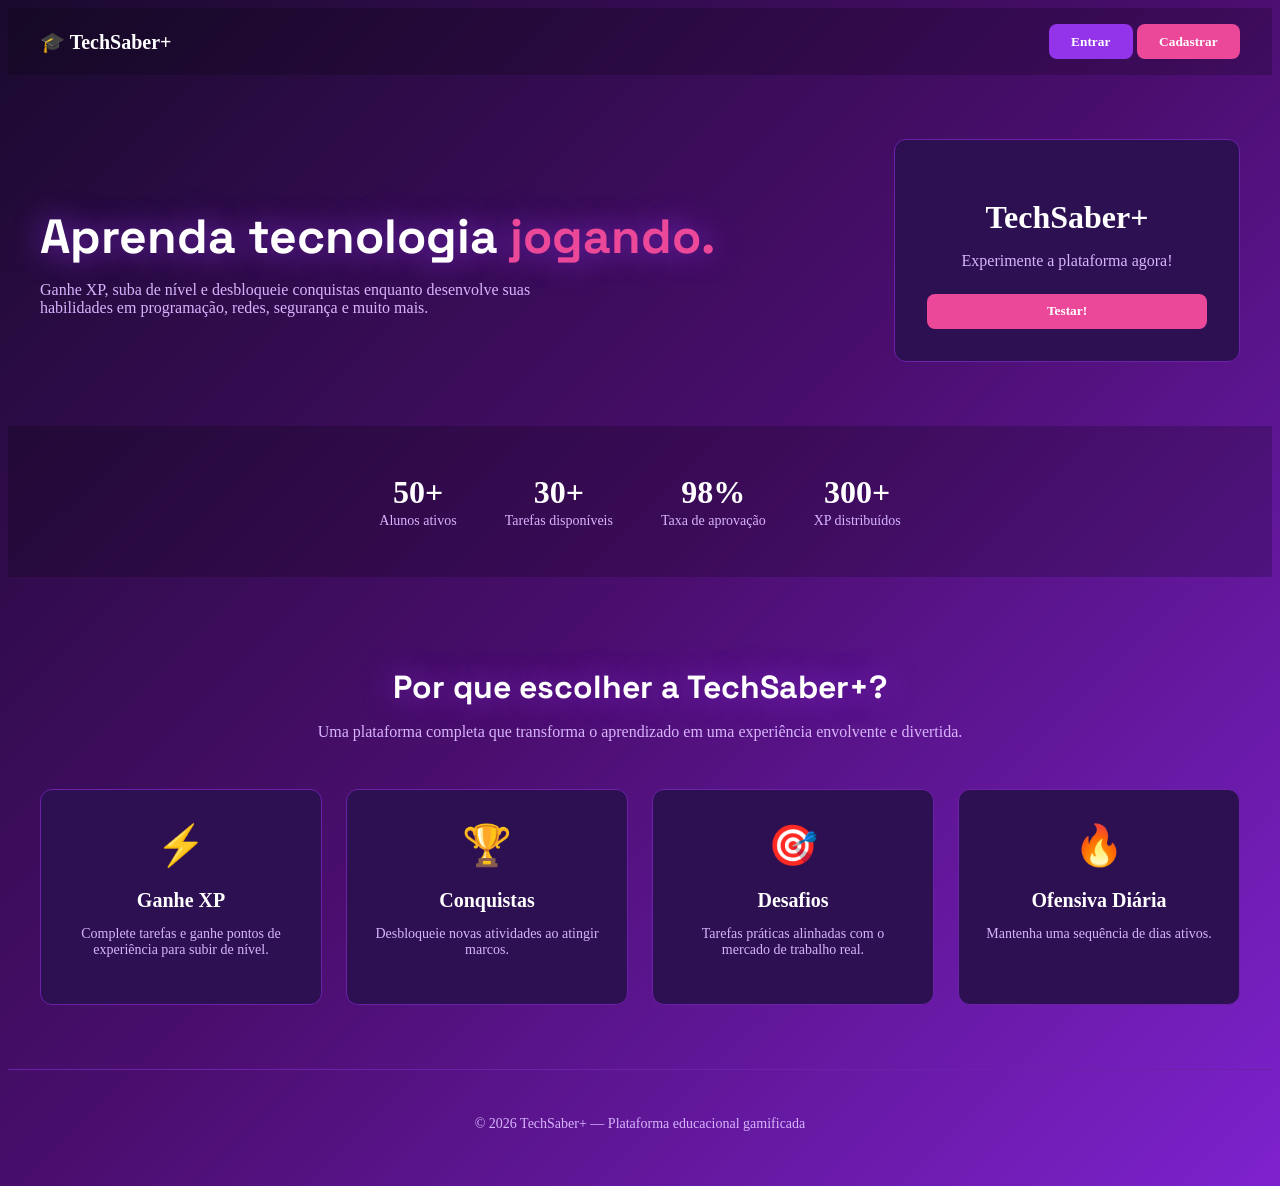
==== index.html @ c06423c8 "atualização" ====
<!DOCTYPE html>
<html lang="pt-BR">

<head>
    <meta charset="UTF-8">
    <!-- garante responsividade em celulares -->
    <meta name="viewport" content="width=device-width, initial-scale=1.0">
    <title>TechSaber+</title>

    <!-- importa os CSS na ordem correta -->
    <link rel="stylesheet" href="css/reset.css">
    <link rel="stylesheet" href="css/variables.css">
    <link rel="stylesheet" href="css/style.css">
    <link rel="stylesheet" href="css/index.css">
    <link href="https://fonts.googleapis.com/css2?family=Space+Grotesk:wght@700&display=swap" rel="stylesheet">
</head>

<body>

    <!-- NAVBAR -->
    <header>
        <nav>
            <span class="nav-logo">🎓 TechSaber+</span>
            <div class="nav-botoes">
                <a href="login.html"><button class="btn-primario">Entrar</button></a>
                <a href="cadastro.html"><button class="btn-destaque">Cadastrar</button></a>
            </div>
        </nav>
    </header>

    <main>

        <!-- SEÇÃO HERO -->
        <section class="hero">
            <div class="hero-texto">
                <h1>Aprenda tecnologia <span class="destaque">jogando.</span></h1>
                <p>Ganhe XP, suba de nível e desbloqueie conquistas enquanto desenvolve suas habilidades em programação, redes, segurança e muito mais.</p>
            </div>

            <div class="hero-card">
                <h2>TechSaber+</h2>
                <p>Experimente a plataforma agora!</p>
                <div class="hero-form">
                    <button class="btn-destaque" onclick="abrirQuiz()">Testar!</button>
                </div>
            </div>
        </section>

        <!-- SEÇÃO ESTATÍSTICAS -->
        <section class="stats">
            <article class="stat-item">
                <strong>50+</strong>
                <span>Alunos ativos</span>
            </article>
            <article class="stat-item">
                <strong>30+</strong>
                <span>Tarefas disponíveis</span>
            </article>
            <article class="stat-item">
                <strong>98%</strong>
                <span>Taxa de aprovação</span>
            </article>
            <article class="stat-item">
                <strong>300+</strong>
                <span>XP distribuídos</span>
            </article>
        </section>

        <!-- SEÇÃO FEATURES -->
        <section class="features">
            <h2>Por que escolher a TechSaber+?</h2>
            <p class="features-subtitulo">Uma plataforma completa que transforma o aprendizado em uma experiência envolvente e divertida.</p>

            <div class="features-grid">
                <article class="card feature-card">
                    <span class="feature-icone">⚡</span>
                    <h3>Ganhe XP</h3>
                    <p>Complete tarefas e ganhe pontos de experiência para subir de nível.</p>
                </article>
                <article class="card feature-card">
                    <span class="feature-icone">🏆</span>
                    <h3>Conquistas</h3>
                    <p>Desbloqueie novas atividades ao atingir marcos.</p>
                </article>
                <article class="card feature-card">
                    <span class="feature-icone">🎯</span>
                    <h3>Desafios</h3>
                    <p>Tarefas práticas alinhadas com o mercado de trabalho real.</p>
                </article>
                <article class="card feature-card">
                    <span class="feature-icone">🔥</span>
                    <h3>Ofensiva Diária</h3>
                    <p>Mantenha uma sequência de dias ativos.</p>
                </article>
            </div>
        </section>

    </main>

    <!-- RODAPÉ -->
    <footer>
        <p>© 2026 TechSaber+ — Plataforma educacional gamificada</p>
    </footer>

    <script src="js/main.js"></script>

</body>
</html>
---- css/variables.css ----
/* VARIABLES CSS - TechSaber+
   Cores, fontes e tamanhos globais do site */

:root {

    /* CORES PRINCIPAIS */
    --cor-fundo: #4a0e6e;          /* roxo escuro do fundo */
    --cor-fundo-escuro: #1a0a2e;   /* roxo muito escuro dos cards */
    --cor-primaria: #9333ea;       /* roxo vibrante principal */
    --cor-primaria-hover: #7e22ce; /* roxo escurecido ao hover */
    --cor-destaque: #ec4899;       /* rosa/pink dos botões e badges */
    --cor-xp: #ef4444;             /* vermelho/laranja do XP e fogo */

    /* CORES DE TEXTO */
    --texto-claro: #ffffff;        /* texto principal */
    --texto-suave: #d8b4fe;        /* texto roxo claro secundário */

    /* CORES DE CARDS */
    --card-fundo: #2d1052;         /* fundo dos cards */
    --card-borda: #6b21a8;         /* borda dos cards */

    /* FONTE */
    --fonte-titulo: 'Space Grotesk', sans-serif;
    
    /* TAMANHOS DE FONTE */
    --fonte-pequena: 0.875rem;     /* 14px */
    --fonte-normal: 1rem;          /* 16px */
    --fonte-media: 1.25rem;        /* 20px */
    --fonte-grande: 2rem;          /* 32px */
    --fonte-titulo: 3rem;          /* 48px */

    /* ESPAÇAMENTOS */
    --espaco-p: 1rem;              /* espaço pequeno */
    --espaco-m: 2rem;              /* espaço médio */
    --espaco-g: 4rem;              /* espaço grande */

    /* BORDAS */
    --borda-raio: 12px;            /* arredondamento padrão */
    --borda-raio-btn: 8px;         /* arredondamento de botões */

    /* GRADIENTES */
    --gradiente-fundo: linear-gradient(135deg, #1a0a2e 0%, #4a0e6e 50%, #7e22ce 100%);
    --gradiente-card: linear-gradient(135deg, #2d1052 0%, #6b21a8 100%);
}
---- css/style.css ----
/* STYLE CSS - TechSaber+
   Estilos globais reutilizados em todas as páginas */

/* IMPORTA A FONTE DO GOOGLE */
@import url('https://fonts.googleapis.com/css2?family=Poppins:wght@400;600;700&display=swap');

/* CORPO DA PÁGINA */
body {
    font-family: var(--fonte);
    background: var(--gradiente-fundo);
    color: var(--texto-claro);
    min-height: 100vh; /* página ocupa no mínimo a tela inteira */
}

/* NAVBAR */
nav {
    display: flex;
    justify-content: space-between; /* logo à esquerda, botões à direita */
    align-items: center;
    padding: 1rem 2rem;
    background: rgba(0, 0, 0, 0.2); /* fundo levemente escuro */
}

.nav-logo {
    font-size: var(--fonte-media);
    font-weight: 700;
    color: var(--texto-claro);
}

/* BOTÕES */
.btn-primario {
    background: var(--cor-primaria);
    color: var(--texto-claro);
    border: none;
    padding: 0.6rem 1.4rem;
    border-radius: var(--borda-raio-btn);
    font-family: var(--fonte);
    font-weight: 600;
    cursor: pointer; /* mostra a mãozinha ao passar o mouse */
}

.btn-primario:hover {
    background: var(--cor-primaria-hover); /* escurece ao passar o mouse */
}

.btn-destaque {
    background: var(--cor-destaque); /* rosa/pink */
    color: var(--texto-claro);
    border: none;
    padding: 0.6rem 1.4rem;
    border-radius: var(--borda-raio-btn);
    font-family: var(--fonte);
    font-weight: 600;
    cursor: pointer;
}

.btn-destaque:hover {
    opacity: 0.85; /* levemente transparente ao hover */
}

/* CARDS */
.card {
    background: var(--card-fundo);
    border: 1px solid var(--card-borda);
    border-radius: var(--borda-raio);
    padding: var(--espaco-p);
}

/* ── LINKS ── */
a {
    color: var(--texto-claro);
    text-decoration: none; /* remove sublinhado padrão */
}

a:hover {
    color: var(--cor-destaque);
}
---- css/index.css ----
/* INDEX CSS - TechSaber+
   Estilos específicos da landing page */

/* HERO */
.hero {
    display: flex;
    justify-content: space-between;
    align-items: center;
    padding: 4rem 2rem;
    gap: 2rem;
    position: relative;
}

.hero-texto h1 {
    font-size: var(--fonte-titulo);
    font-weight: 700;
    line-height: 1.2;
    margin-bottom: 1rem;
    font-family: 'Space Grotesk', sans-serif;
    text-shadow: 0 0 30px rgba(147, 51, 234, 0.8);
}

.hero-texto p {
    font-size: var(--fonte-normal);
    color: var(--texto-suave);
    max-width: 500px;
}

/* palavra "jogando" em destaque rosa */
.destaque {
    color: var(--cor-destaque);
}

/* CARD DO HERO */
.hero-card {
    background: var(--card-fundo);
    border: 1px solid var(--card-borda);
    border-radius: var(--borda-raio);
    padding: 2rem;
    min-width: 280px;
    text-align: center;
}

.hero-card h2 {
    font-size: var(--fonte-grande);
    margin-bottom: 0.5rem;
}

.hero-card p {
    color: var(--texto-suave);
    margin-bottom: 1.5rem;
}

.hero-form {
    display: flex;
    flex-direction: column;
    gap: 0.8rem;
}

.hero-form input {
    padding: 0.7rem 1rem;
    border-radius: var(--borda-raio-btn);
    border: 1px solid var(--card-borda);
    background: rgba(255,255,255,0.05); /* fundo levemente claro */
    color: var(--texto-claro);
    font-family: var(--fonte);
}

.hero-form input::placeholder {
    color: var(--texto-suave); /* cor do texto placeholder */
}

/* STATS */
.stats {
    display: flex;
    justify-content: center;
    gap: 3rem;
    padding: 3rem 2rem;
    background: rgba(0,0,0,0.2); /* faixa escura */
    flex-wrap: wrap; /* quebra linha em telas menores */
}

.stat-item {
    text-align: center;
}

.stat-item strong {
    display: block;
    font-size: var(--fonte-grande);
    font-weight: 700;
    color: var(--texto-claro);
}

.stat-item span {
    font-size: var(--fonte-pequena);
    color: var(--texto-suave);
}

/* FEATURES */
.features {
    padding: 4rem 2rem;
    text-align: center;
    position: relative;
}

.features h2 {
    font-size: var(--fonte-grande);
    margin-bottom: 0.5rem;
    font-family: 'Space Grotesk', sans-serif;
    text-shadow: 0 0 30px rgba(147, 51, 234, 0.8);
}

.features-subtitulo {
    color: var(--texto-suave);
    margin-bottom: 3rem;
}

.features-grid {
    display: grid;
    grid-template-columns: repeat(4, 1fr); /* 4 colunas no desktop */
    gap: 1.5rem;
}

.feature-card {
    text-align: center;
    padding: 2rem 1.5rem;
}

.feature-icone {
    font-size: 2.5rem;
    display: block;
    margin-bottom: 1rem;
}

.feature-card h3 {
    font-size: var(--fonte-media);
    margin-bottom: 0.5rem;
}

.feature-card p {
    color: var(--texto-suave);
    font-size: var(--fonte-pequena);
}

/* FOOTER */
footer {
    text-align: center;
    padding: 2rem;
    color: var(--texto-suave);
    font-size: var(--fonte-pequena);
    border-top: 1px solid var(--card-borda);
}

/* RESPONSIVO */

/* tablet */
@media (max-width: 768px) {
    .hero {
        flex-direction: column; /* empilha hero em coluna */
        text-align: center;
    }

    .hero-texto h1 {
        font-size: var(--fonte-grande);
    }

    .features-grid {
        grid-template-columns: repeat(2, 1fr); /* 2 colunas no tablet */
    }

    .stats {
        gap: 1.5rem;
    }
}

/* celular */
@media (max-width: 480px) {
    .hero-texto h1 {
        font-size: var(--fonte-media);
    }

    .features-grid {
        grid-template-columns: 1fr;
    }

    .stats {
        gap: 1rem;
    }

    nav {
        flex-direction: row;        /* horizontal */
        flex-wrap: nowrap;
        justify-content: space-between;
        align-items: center;
    }

    .nav-botoes {
        display: flex;
        flex-direction: row;
        gap: 8px;
    }

    .nav-botoes button {
        white-space: nowrap;
        font-size: 0.75rem;
        padding: 6px 10px;
    }
}
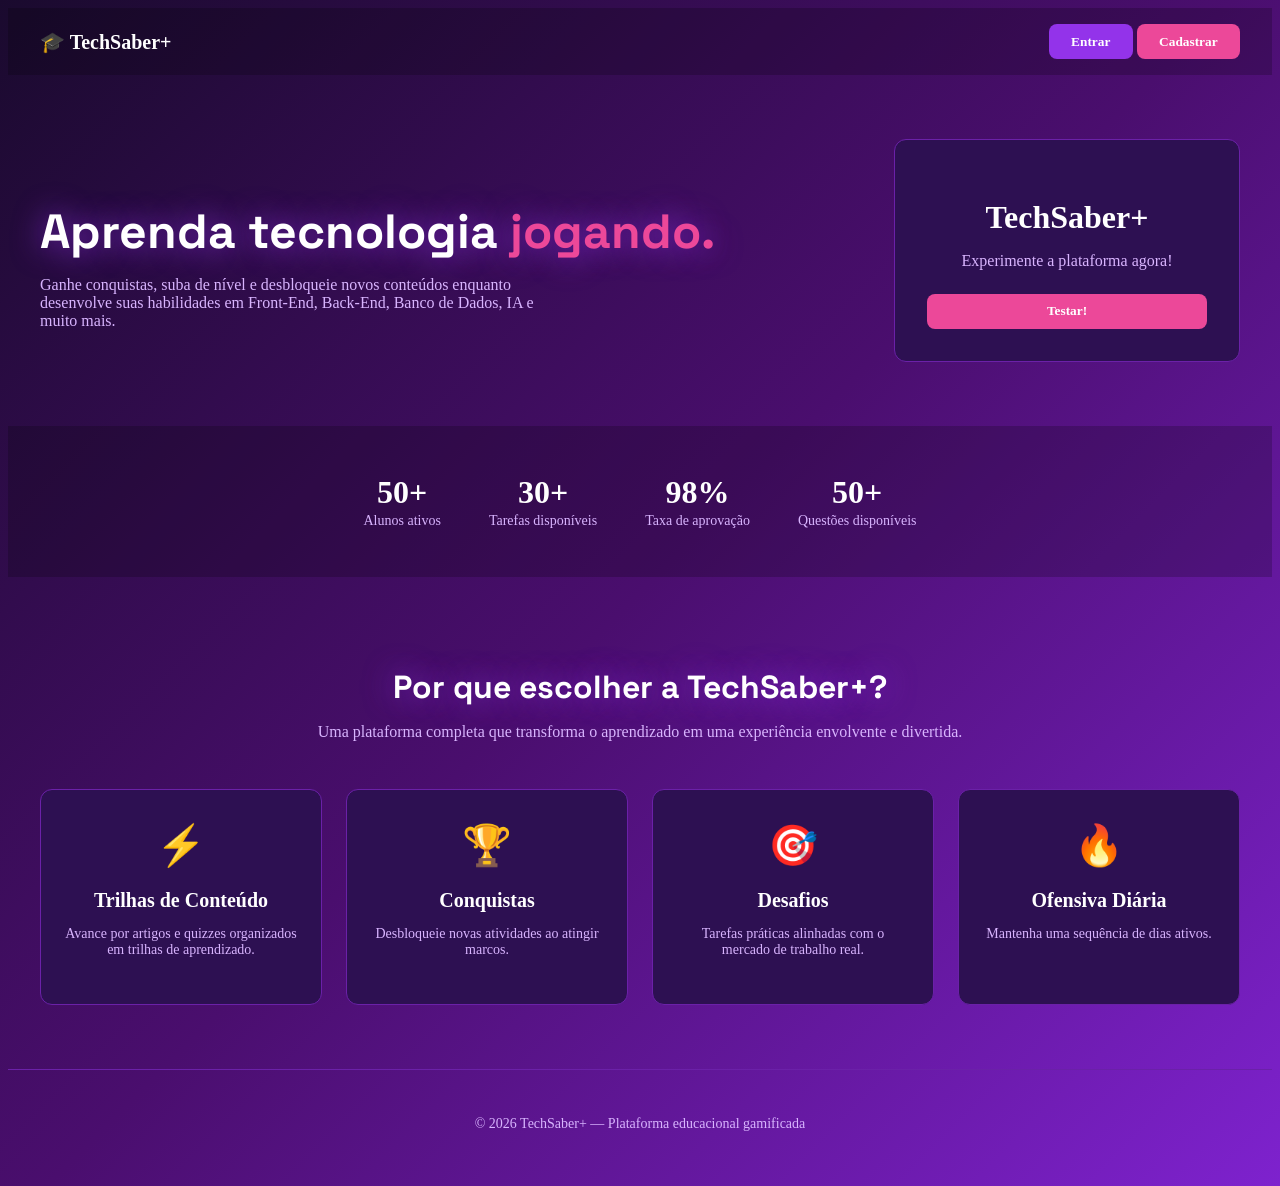
==== commit b4fef34d: "atualização" ====
--- a/index.html
+++ b/index.html
@@ -21,10 +21,10 @@
     <header>
         <nav>
             <span class="nav-logo">🎓 TechSaber+</span>
-            <div class="nav-botoes">
+            <span class="nav-botoes">
                 <a href="login.html"><button class="btn-primario">Entrar</button></a>
                 <a href="cadastro.html"><button class="btn-destaque">Cadastrar</button></a>
-            </div>
+            </span>
         </nav>
     </header>
 
@@ -32,18 +32,18 @@
 
         <!-- SEÇÃO HERO -->
         <section class="hero">
-            <div class="hero-texto">
+            <article class="hero-texto">
                 <h1>Aprenda tecnologia <span class="destaque">jogando.</span></h1>
-                <p>Ganhe XP, suba de nível e desbloqueie conquistas enquanto desenvolve suas habilidades em programação, redes, segurança e muito mais.</p>
-            </div>
+                <p>Ganhe conquistas, suba de nível e desbloqueie novos conteúdos enquanto desenvolve suas habilidades em Front-End, Back-End, Banco de Dados, IA e muito mais.</p>
+            </article>
 
-            <div class="hero-card">
+            <article class="hero-card">
                 <h2>TechSaber+</h2>
                 <p>Experimente a plataforma agora!</p>
-                <div class="hero-form">
+                <section class="hero-form">
                     <button class="btn-destaque" onclick="abrirQuiz()">Testar!</button>
-                </div>
-            </div>
+                </section>
+            </article>
         </section>
 
         <!-- SEÇÃO ESTATÍSTICAS -->
@@ -61,8 +61,8 @@
                 <span>Taxa de aprovação</span>
             </article>
             <article class="stat-item">
-                <strong>300+</strong>
-                <span>XP distribuídos</span>
+                <strong>50+</strong>
+                <span>Questões disponíveis</span>
             </article>
         </section>
 
@@ -71,11 +71,11 @@
             <h2>Por que escolher a TechSaber+?</h2>
             <p class="features-subtitulo">Uma plataforma completa que transforma o aprendizado em uma experiência envolvente e divertida.</p>
 
-            <div class="features-grid">
+            <section class="features-grid">
                 <article class="card feature-card">
                     <span class="feature-icone">⚡</span>
-                    <h3>Ganhe XP</h3>
-                    <p>Complete tarefas e ganhe pontos de experiência para subir de nível.</p>
+                    <h3>Trilhas de Conteúdo</h3>
+                    <p>Avance por artigos e quizzes organizados em trilhas de aprendizado.</p>
                 </article>
                 <article class="card feature-card">
                     <span class="feature-icone">🏆</span>
@@ -92,7 +92,7 @@
                     <h3>Ofensiva Diária</h3>
                     <p>Mantenha uma sequência de dias ativos.</p>
                 </article>
-            </div>
+            </section>
         </section>
 
     </main>
